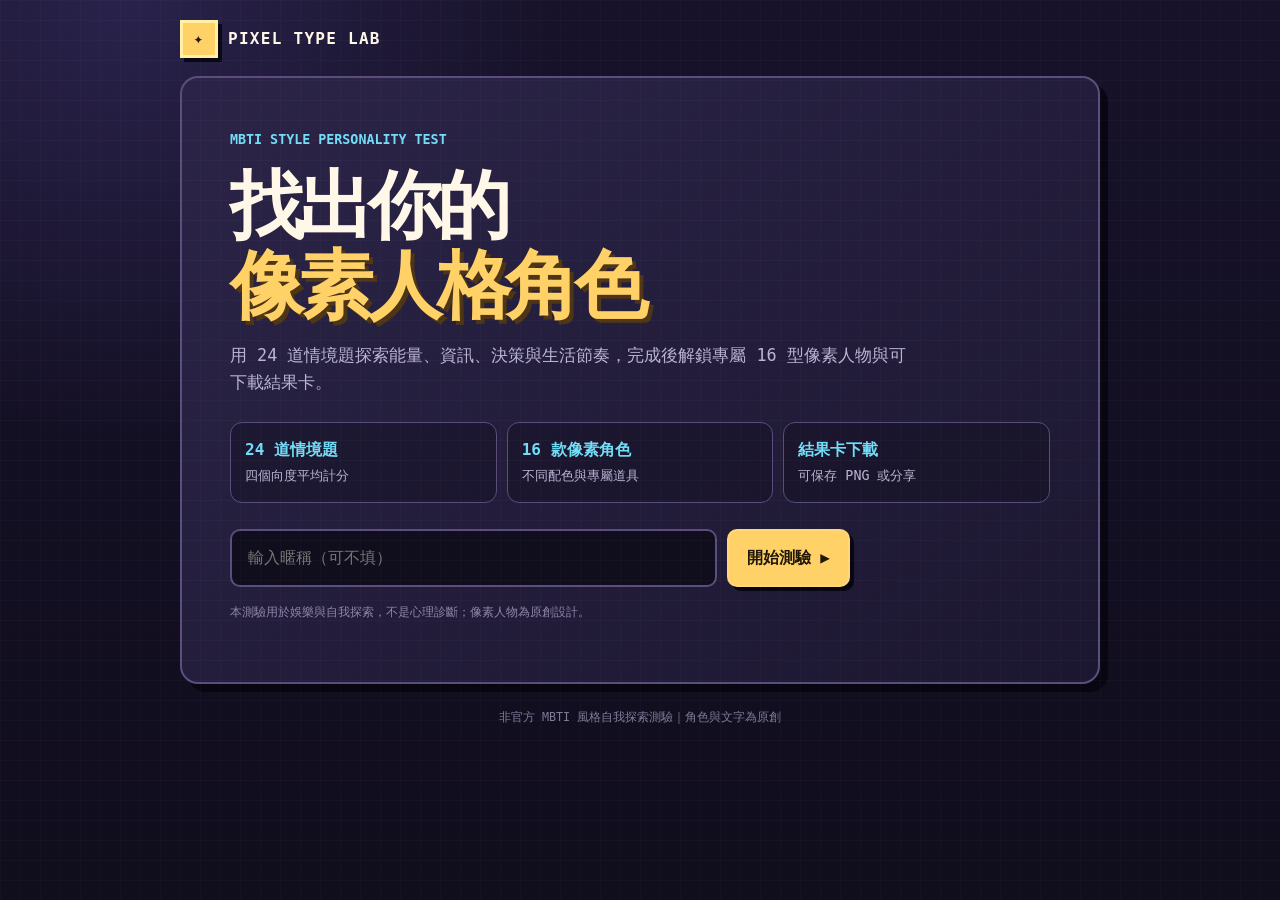
==== index.html @ eacf8fad "Build pixel MBTI personality test" ====
<!doctype html><html lang="zh-Hant"><head><meta charset="utf-8"><meta name="viewport" content="width=device-width,initial-scale=1"><meta name="theme-color" content="#151126"><title>MBTI 像素人格檢測所</title><link rel="stylesheet" href="style.css"></head><body><main class="wrap"><div class="brand"><span class="logo">✦</span>PIXEL TYPE LAB</div>
<section id="start" class="screen on"><div class="panel"><small style="color:var(--blu);font-weight:900">MBTI STYLE PERSONALITY TEST</small><h1>找出你的<br><span class="yel">像素人格角色</span></h1><p class="lead">用 24 道情境題探索能量、資訊、決策與生活節奏，完成後解鎖專屬 16 型像素人物與可下載結果卡。</p><div class="features"><div class="feature"><b>24 道情境題</b><small>四個向度平均計分</small></div><div class="feature"><b>16 款像素角色</b><small>不同配色與專屬道具</small></div><div class="feature"><b>結果卡下載</b><small>可保存 PNG 或分享</small></div></div><div class="startrow"><input id="name" maxlength="14" placeholder="輸入暱稱（可不填）"><button id="go" class="btn primary">開始測驗 ▶</button></div><p class="note">本測驗用於娛樂與自我探索，不是心理診斷；像素人物為原創設計。</p></div></section>
<section id="quiz" class="screen"><div class="panel"><div class="head"><div><div class="tiny"><span id="pt"></span><span id="pc"></span></div><div class="bar"><div id="pf" class="fill"></div></div></div><span id="chip" class="chip"></span></div><div class="qbox"><div><div id="qn" class="qnum"></div><h2 id="qt" class="qtext"></h2></div><div><div class="labels"><span>非常不像我</span><span>非常像我</span></div><div id="answers" class="answers"></div></div></div><div class="actions"><button id="back" class="btn ghost">← 上一題</button><button id="quit" class="btn ghost">回首頁</button></div></div></section>
<section id="result" class="screen"><div class="panel"><div class="resulttop"><div class="frame"><canvas id="avatar" width="320" height="320"></canvas></div><div><small style="color:var(--blu);font-weight:900">YOUR PIXEL PERSONALITY</small><div id="rtype" class="type"></div><h2 id="rtitle" class="title"></h2><p id="rtag" class="tag"></p><p id="rsum" class="summary"></p><div id="tags" class="tags"></div><div class="rbuttons"><button id="download" class="btn primary">下載結果卡</button><button id="share" class="btn">分享結果</button><button id="again" class="btn ghost">重新測驗</button></div></div></div><h3 class="section">四個人格向度</h3><div id="dims" class="dims"></div><h3 class="section">你的使用說明書</h3><div class="cards"><div class="card"><b>✨ 天賦</b><p id="strong"></p></div><div class="card"><b>🪞 提醒</b><p id="blind"></p></div><div class="card"><b>🧰 工作模式</b><p id="work"></p></div><div class="card"><b>💬 關係模式</b><p id="love"></p></div></div></div></section><div class="footer">非官方 MBTI 風格自我探索測驗｜角色與文字為原創</div></main><div id="toast" class="toast"></div>
<script src="data.js"></script><script src="app.js"></script></body></html>
---- style.css ----
:root{--bg:#100d1d;--panel:#211b39;--line:#5b4d7c;--txt:#fff8e8;--mut:#bcb3d4;--yel:#ffd166;--blu:#72ddf7;--shadow:#070611}*{box-sizing:border-box}body{margin:0;min-height:100vh;color:var(--txt);font-family:ui-monospace,SFMono-Regular,Menlo,monospace;background:radial-gradient(circle at 10% 0,#29224b 0,transparent 30%),linear-gradient(#171229,var(--bg));line-height:1.6}body:before{content:"";position:fixed;inset:0;pointer-events:none;opacity:.18;background-image:linear-gradient(#fff2 1px,transparent 1px),linear-gradient(90deg,#fff2 1px,transparent 1px);background-size:20px 20px}.wrap{width:min(920px,calc(100% - 24px));margin:auto;padding:20px 0 45px}.brand{display:flex;align-items:center;gap:10px;margin-bottom:18px;font-weight:900;letter-spacing:.08em}.logo{display:grid;place-items:center;width:38px;height:38px;background:var(--yel);color:#21170a;border:3px solid #fff0a4;box-shadow:4px 4px var(--shadow)}.panel{background:linear-gradient(145deg,#2b2448,#1c1730);border:2px solid var(--line);border-radius:18px;box-shadow:8px 8px var(--shadow);padding:clamp(20px,5vw,48px)}.screen{display:none}.screen.on{display:block;animation:up .3s ease}@keyframes up{from{opacity:0;transform:translateY(10px)}}h1{font-size:clamp(2.15rem,8vw,4.6rem);line-height:1.08;letter-spacing:-.07em;margin:.2em 0}.yel{color:var(--yel);text-shadow:4px 4px #4d3515}.lead{max-width:680px;color:var(--mut);font-size:1.05rem}.features{display:grid;grid-template-columns:repeat(3,1fr);gap:10px;margin:26px 0}.feature{padding:14px;border:1px solid var(--line);border-radius:12px;background:#100d1d66}.feature b{display:block;color:var(--blu)}.feature small{color:var(--mut)}input,button{font:inherit}input{width:100%;padding:14px 16px;color:var(--txt);background:#100d1d;border:2px solid var(--line);border-radius:10px}.startrow{display:grid;grid-template-columns:1fr auto;gap:10px;max-width:620px}.btn{padding:12px 18px;border:2px solid #fff2;border-radius:10px;color:var(--txt);font-weight:900;background:#30284d;box-shadow:4px 4px var(--shadow);cursor:pointer}.btn:hover{filter:brightness(1.12);transform:translate(-1px,-1px)}.primary{background:var(--yel);color:#201609}.ghost{background:transparent;color:var(--mut);box-shadow:none}.note{font-size:.76rem;color:#8f86a8;margin-top:16px}.head{display:grid;grid-template-columns:1fr auto;gap:14px;align-items:end}.tiny{display:flex;justify-content:space-between;color:var(--mut);font-size:.82rem}.bar{height:14px;border:2px solid var(--line);background:#0d0b17;border-radius:20px;overflow:hidden}.fill{height:100%;width:0;background:repeating-linear-gradient(90deg,var(--yel) 0 14px,#ffb53e 14px 18px);transition:.2s}.chip{padding:6px 10px;border:1px solid #72ddf766;border-radius:30px;color:var(--blu);font-size:.8rem}.qbox{min-height:350px;display:grid;align-content:center;gap:28px;margin-top:22px;padding:clamp(20px,5vw,42px);border:1px solid var(--line);border-radius:14px;background:#0e0b1b66}.qnum{color:var(--yel);font-weight:900}.qtext{font-size:clamp(1.25rem,4vw,2rem);line-height:1.5;margin:0}.labels{display:flex;justify-content:space-between;color:var(--mut);font-size:.76rem}.answers{display:grid;grid-template-columns:repeat(5,1fr);gap:8px}.ans{min-height:74px;border:2px solid var(--line);border-radius:12px;background:#28213f;color:var(--txt);font-size:1.25rem;cursor:pointer}.ans:hover,.ans.sel{border-color:var(--blu);background:var(--yel);color:#201609}.actions{display:flex;justify-content:space-between;margin-top:16px}.resulttop{display:grid;grid-template-columns:minmax(230px,340px) 1fr;gap:36px;align-items:center}.frame{aspect-ratio:1;border:3px solid var(--line);border-radius:18px;overflow:hidden;background:#100d1d;box-shadow:6px 6px var(--shadow)}canvas{width:100%;height:100%;image-rendering:pixelated}.type{font-size:clamp(3rem,10vw,5.8rem);font-weight:1000;color:var(--yel);line-height:1}.title{font-size:clamp(1.3rem,4vw,2rem);margin:8px 0}.tag{color:var(--blu);font-weight:800}.summary{color:var(--mut)}.tags{display:flex;flex-wrap:wrap;gap:7px;margin:16px 0}.tagpill{padding:6px 9px;border-radius:20px;background:var(--yel);color:#201609;font-size:.78rem;font-weight:900}.rbuttons{display:flex;flex-wrap:wrap;gap:9px}.section{color:var(--yel);font-size:1rem;margin:30px 0 12px}.dims,.cards{display:grid;grid-template-columns:repeat(2,1fr);gap:11px}.dim,.card{padding:15px;border:1px solid var(--line);border-radius:12px;background:#100d1d66}.dimtop{display:flex;justify-content:space-between;font-size:.8rem}.dbar{height:10px;margin-top:7px;background:#0b0912;border-radius:20px;overflow:hidden}.dfill{height:100%;background:linear-gradient(90deg,var(--blu),var(--yel))}.card b{color:var(--blu)}.card p{color:var(--mut);font-size:.88rem;margin:7px 0 0}.footer{text-align:center;color:#81799a;font-size:.73rem;padding-top:24px}.toast{position:fixed;left:50%;bottom:24px;transform:translate(-50%,15px);opacity:0;padding:9px 13px;background:#80ed99;color:#102317;border-radius:9px;transition:.2s}.toast.show{opacity:1;transform:translate(-50%,0)}@media(max-width:700px){.features,.resulttop,.dims,.cards{grid-template-columns:1fr}.startrow{grid-template-columns:1fr}.head{grid-template-columns:1fr}.chip{justify-self:start}.qbox{min-height:400px}.rbuttons .btn{flex:1 1 100%}}@media(max-width:420px){.wrap{width:calc(100% - 16px)}.panel{padding:17px}.answers{gap:5px}.ans{min-height:66px;font-size:1rem}}
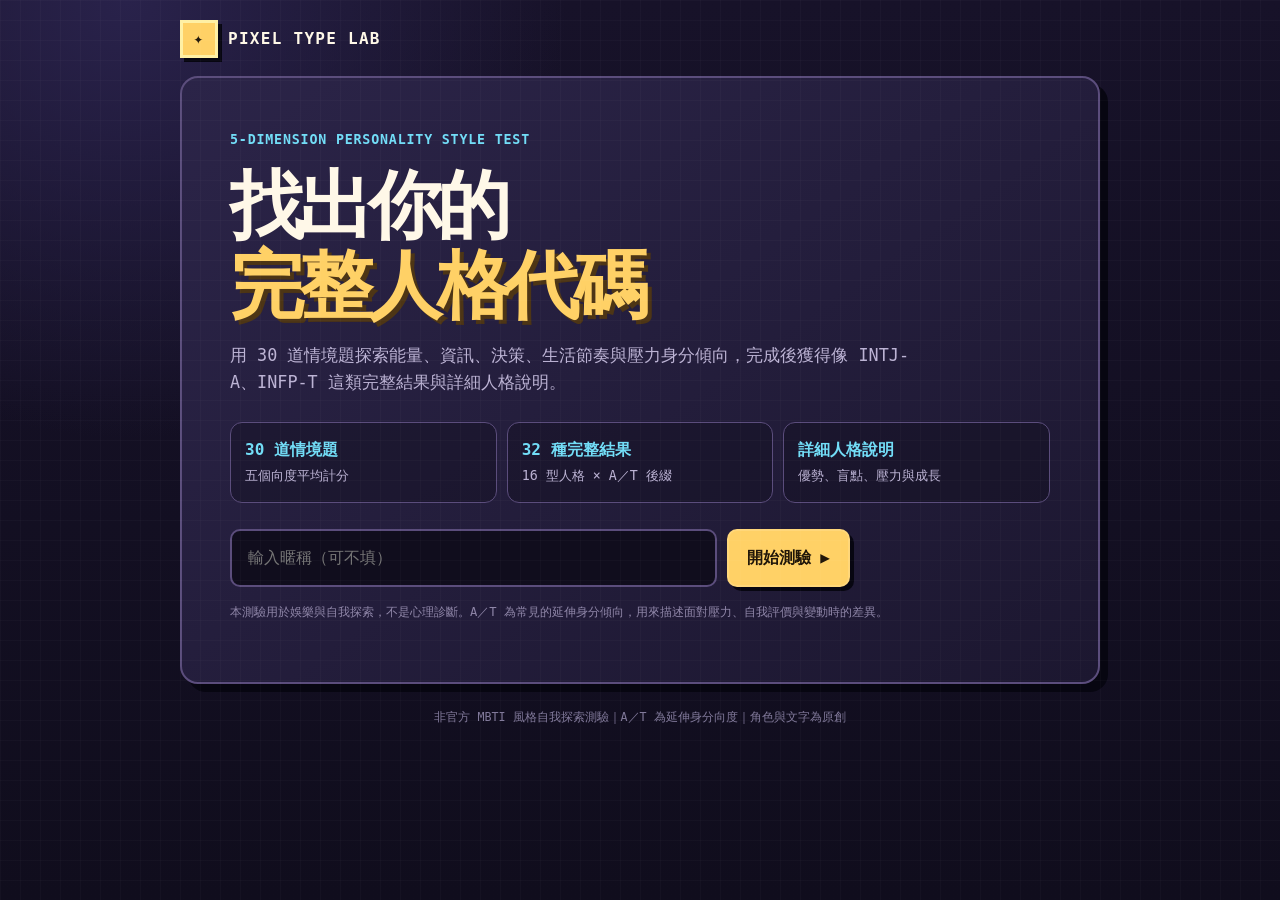
==== commit 1f6ac695: "Upgrade test interface for A-T suffix and detailed results" ====
--- a/index.html
+++ b/index.html
@@ -1,5 +1,102 @@
-<!doctype html><html lang="zh-Hant"><head><meta charset="utf-8"><meta name="viewport" content="width=device-width,initial-scale=1"><meta name="theme-color" content="#151126"><title>MBTI 像素人格檢測所</title><link rel="stylesheet" href="style.css"></head><body><main class="wrap"><div class="brand"><span class="logo">✦</span>PIXEL TYPE LAB</div>
-<section id="start" class="screen on"><div class="panel"><small style="color:var(--blu);font-weight:900">MBTI STYLE PERSONALITY TEST</small><h1>找出你的<br><span class="yel">像素人格角色</span></h1><p class="lead">用 24 道情境題探索能量、資訊、決策與生活節奏，完成後解鎖專屬 16 型像素人物與可下載結果卡。</p><div class="features"><div class="feature"><b>24 道情境題</b><small>四個向度平均計分</small></div><div class="feature"><b>16 款像素角色</b><small>不同配色與專屬道具</small></div><div class="feature"><b>結果卡下載</b><small>可保存 PNG 或分享</small></div></div><div class="startrow"><input id="name" maxlength="14" placeholder="輸入暱稱（可不填）"><button id="go" class="btn primary">開始測驗 ▶</button></div><p class="note">本測驗用於娛樂與自我探索，不是心理診斷；像素人物為原創設計。</p></div></section>
-<section id="quiz" class="screen"><div class="panel"><div class="head"><div><div class="tiny"><span id="pt"></span><span id="pc"></span></div><div class="bar"><div id="pf" class="fill"></div></div></div><span id="chip" class="chip"></span></div><div class="qbox"><div><div id="qn" class="qnum"></div><h2 id="qt" class="qtext"></h2></div><div><div class="labels"><span>非常不像我</span><span>非常像我</span></div><div id="answers" class="answers"></div></div></div><div class="actions"><button id="back" class="btn ghost">← 上一題</button><button id="quit" class="btn ghost">回首頁</button></div></div></section>
-<section id="result" class="screen"><div class="panel"><div class="resulttop"><div class="frame"><canvas id="avatar" width="320" height="320"></canvas></div><div><small style="color:var(--blu);font-weight:900">YOUR PIXEL PERSONALITY</small><div id="rtype" class="type"></div><h2 id="rtitle" class="title"></h2><p id="rtag" class="tag"></p><p id="rsum" class="summary"></p><div id="tags" class="tags"></div><div class="rbuttons"><button id="download" class="btn primary">下載結果卡</button><button id="share" class="btn">分享結果</button><button id="again" class="btn ghost">重新測驗</button></div></div></div><h3 class="section">四個人格向度</h3><div id="dims" class="dims"></div><h3 class="section">你的使用說明書</h3><div class="cards"><div class="card"><b>✨ 天賦</b><p id="strong"></p></div><div class="card"><b>🪞 提醒</b><p id="blind"></p></div><div class="card"><b>🧰 工作模式</b><p id="work"></p></div><div class="card"><b>💬 關係模式</b><p id="love"></p></div></div></div></section><div class="footer">非官方 MBTI 風格自我探索測驗｜角色與文字為原創</div></main><div id="toast" class="toast"></div>
-<script src="data.js"></script><script src="app.js"></script></body></html>
+<!doctype html>
+<html lang="zh-Hant">
+<head>
+  <meta charset="utf-8">
+  <meta name="viewport" content="width=device-width,initial-scale=1">
+  <meta name="theme-color" content="#151126">
+  <title>MBTI 像素人格檢測所</title>
+  <link rel="stylesheet" href="style.css">
+  <link rel="stylesheet" href="identity.css">
+</head>
+<body>
+<main class="wrap">
+  <div class="brand"><span class="logo">✦</span>PIXEL TYPE LAB</div>
+
+  <section id="start" class="screen on">
+    <div class="panel">
+      <small class="eyebrow">5-DIMENSION PERSONALITY STYLE TEST</small>
+      <h1>找出你的<br><span class="yel">完整人格代碼</span></h1>
+      <p class="lead">用 30 道情境題探索能量、資訊、決策、生活節奏與壓力身分傾向，完成後獲得像 INTJ-A、INFP-T 這類完整結果與詳細人格說明。</p>
+      <div class="features">
+        <div class="feature"><b>30 道情境題</b><small>五個向度平均計分</small></div>
+        <div class="feature"><b>32 種完整結果</b><small>16 型人格 × A／T 後綴</small></div>
+        <div class="feature"><b>詳細人格說明</b><small>優勢、盲點、壓力與成長</small></div>
+      </div>
+      <div class="startrow">
+        <input id="name" maxlength="14" placeholder="輸入暱稱（可不填）">
+        <button id="go" class="btn primary">開始測驗 ▶</button>
+      </div>
+      <p class="note">本測驗用於娛樂與自我探索，不是心理診斷。A／T 為常見的延伸身分傾向，用來描述面對壓力、自我評價與變動時的差異。</p>
+    </div>
+  </section>
+
+  <section id="quiz" class="screen">
+    <div class="panel">
+      <div class="head">
+        <div>
+          <div class="tiny"><span id="pt"></span><span id="pc"></span></div>
+          <div class="bar"><div id="pf" class="fill"></div></div>
+        </div>
+        <span id="chip" class="chip"></span>
+      </div>
+      <div class="qbox">
+        <div><div id="qn" class="qnum"></div><h2 id="qt" class="qtext"></h2></div>
+        <div>
+          <div class="labels"><span>非常不像我</span><span>非常像我</span></div>
+          <div id="answers" class="answers"></div>
+        </div>
+      </div>
+      <div class="actions">
+        <button id="back" class="btn ghost">← 上一題</button>
+        <button id="quit" class="btn ghost">回首頁</button>
+      </div>
+    </div>
+  </section>
+
+  <section id="result" class="screen">
+    <div class="panel">
+      <div class="resulttop">
+        <div class="frame"><canvas id="avatar" width="320" height="320"></canvas></div>
+        <div>
+          <small class="eyebrow">YOUR COMPLETE PERSONALITY</small>
+          <div id="rtype" class="type"></div>
+          <h2 id="rtitle" class="title"></h2>
+          <p id="rtag" class="tag"></p>
+          <p id="rsum" class="summary"></p>
+          <div id="identity" class="identity"></div>
+          <div id="tags" class="tags"></div>
+          <div class="rbuttons">
+            <button id="download" class="btn primary">下載結果卡</button>
+            <button id="share" class="btn">分享結果</button>
+            <button id="again" class="btn ghost">重新測驗</button>
+          </div>
+        </div>
+      </div>
+
+      <h3 class="section">五個人格向度</h3>
+      <div id="dims" class="dims"></div>
+
+      <h3 class="section">你的完整人格說明</h3>
+      <div class="cards detail-cards">
+        <div class="card wide"><b>🧭 人格全貌</b><p id="overview"></p></div>
+        <div class="card"><b>✨ 核心優勢</b><p id="strong"></p></div>
+        <div class="card"><b>🪞 可能盲點</b><p id="blind"></p></div>
+        <div class="card"><b>🧰 工作與學習</b><p id="work"></p></div>
+        <div class="card"><b>💬 關係與溝通</b><p id="love"></p></div>
+        <div class="card"><b>🌩️ 壓力反應</b><p id="stress"></p></div>
+        <div class="card"><b>🌱 成長建議</b><p id="growth"></p></div>
+      </div>
+    </div>
+  </section>
+
+  <div class="footer">非官方 MBTI 風格自我探索測驗｜A／T 為延伸身分向度｜角色與文字為原創</div>
+</main>
+<div id="toast" class="toast"></div>
+<script src="data.js"></script>
+<script src="identity-data.js"></script>
+<script src="app.js"></script>
+<script src="identity-enhance.js"></script>
+<script src="artwork.js"></script>
+<script src="identity-card.js"></script>
+</body>
+</html>
--- a/identity.css
+++ b/identity.css
@@ -0,0 +1 @@
+.eyebrow{color:var(--blu);font-weight:900;letter-spacing:.06em}.identity{display:grid;gap:2px;margin:14px 0;padding:12px 14px;border:1px solid #ffd16666;border-left:4px solid var(--yel);border-radius:10px;background:#100d1d99}.identity b{color:var(--yel)}.identity span{color:var(--mut);font-size:.86rem}.card.wide{grid-column:1/-1}.detail-cards .card{min-height:150px}.type{letter-spacing:-.05em}@media(max-width:700px){.card.wide{grid-column:auto}}@media(max-width:420px){.type{font-size:3.3rem}}
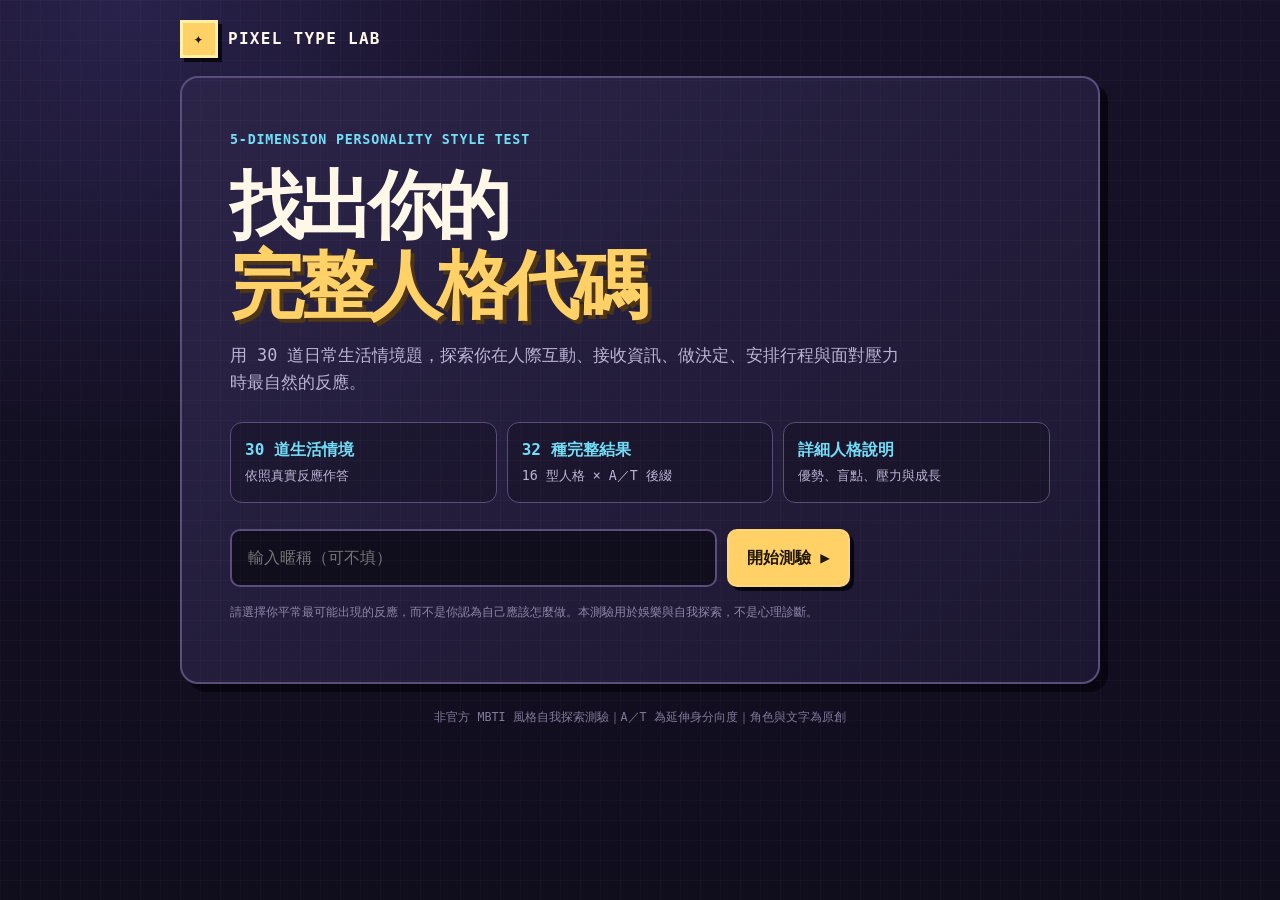
==== commit da9e6a99: "Publish everyday scenario question set" ====
--- a/index.html
+++ b/index.html
@@ -16,9 +16,9 @@
     <div class="panel">
       <small class="eyebrow">5-DIMENSION PERSONALITY STYLE TEST</small>
       <h1>找出你的<br><span class="yel">完整人格代碼</span></h1>
-      <p class="lead">用 30 道情境題探索能量、資訊、決策、生活節奏與壓力身分傾向，完成後獲得像 INTJ-A、INFP-T 這類完整結果與詳細人格說明。</p>
+      <p class="lead">用 30 道日常生活情境題，探索你在人際互動、接收資訊、做決定、安排行程與面對壓力時最自然的反應。</p>
       <div class="features">
-        <div class="feature"><b>30 道情境題</b><small>五個向度平均計分</small></div>
+        <div class="feature"><b>30 道生活情境</b><small>依照真實反應作答</small></div>
         <div class="feature"><b>32 種完整結果</b><small>16 型人格 × A／T 後綴</small></div>
         <div class="feature"><b>詳細人格說明</b><small>優勢、盲點、壓力與成長</small></div>
       </div>
@@ -26,7 +26,7 @@
         <input id="name" maxlength="14" placeholder="輸入暱稱（可不填）">
         <button id="go" class="btn primary">開始測驗 ▶</button>
       </div>
-      <p class="note">本測驗用於娛樂與自我探索，不是心理診斷。A／T 為常見的延伸身分傾向，用來描述面對壓力、自我評價與變動時的差異。</p>
+      <p class="note">請選擇你平常最可能出現的反應，而不是你認為自己應該怎麼做。本測驗用於娛樂與自我探索，不是心理診斷。</p>
     </div>
   </section>
 
@@ -44,6 +44,7 @@
         <div>
           <div class="labels"><span>非常不像我</span><span>非常像我</span></div>
           <div id="answers" class="answers"></div>
+          <p class="note">依照你實際最常出現的反應作答。</p>
         </div>
       </div>
       <div class="actions">
@@ -92,11 +93,11 @@
   <div class="footer">非官方 MBTI 風格自我探索測驗｜A／T 為延伸身分向度｜角色與文字為原創</div>
 </main>
 <div id="toast" class="toast"></div>
-<script src="data.js"></script>
-<script src="identity-data.js"></script>
+<script src="data.js?v=20260716-daily"></script>
+<script src="identity-data.js?v=20260716-daily"></script>
 <script src="app.js"></script>
 <script src="identity-enhance.js"></script>
-<script src="artwork.js"></script>
+<script src="artwork.js?v=20260714-pixel"></script>
 <script src="identity-card.js"></script>
 </body>
 </html>
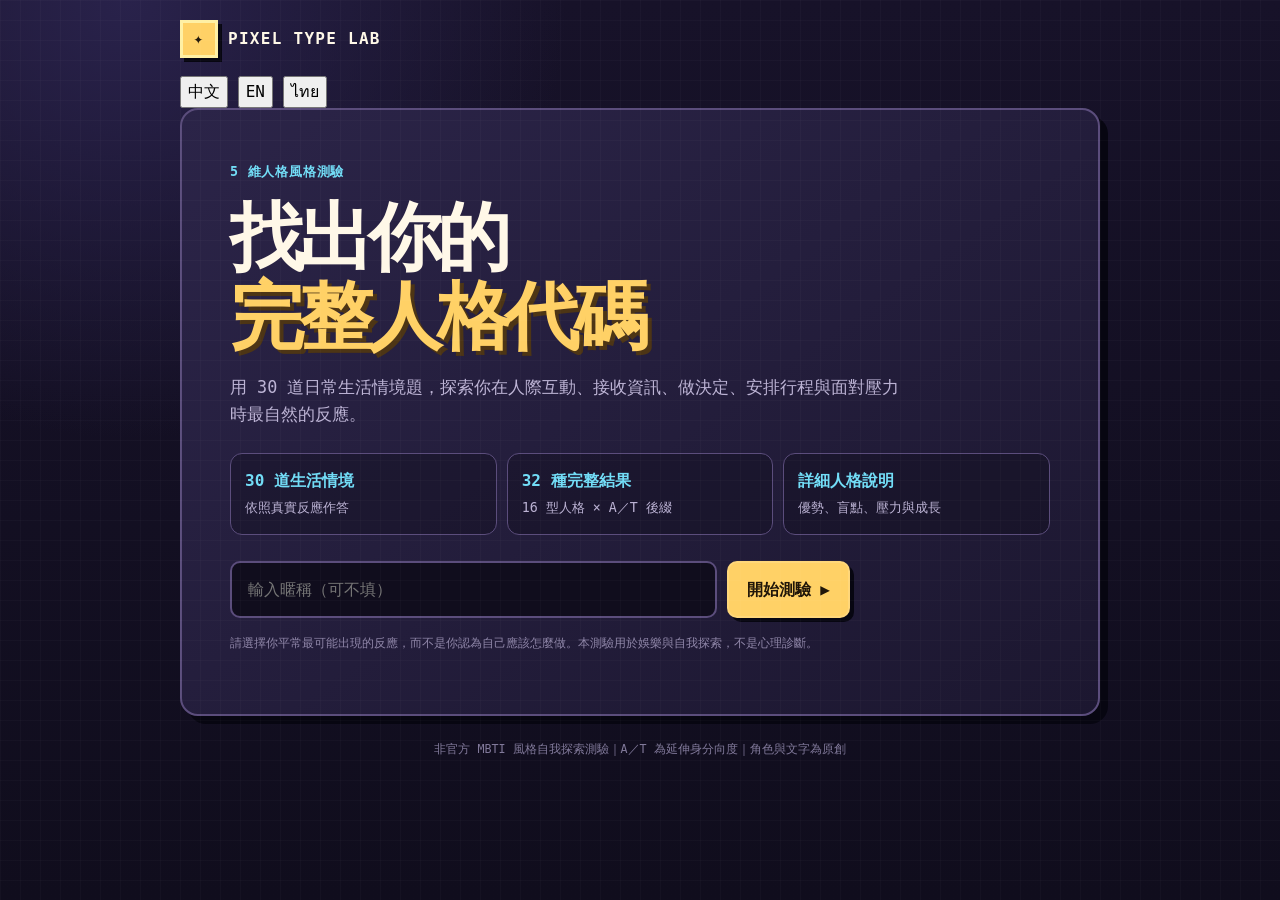
==== commit 8e3332d7: "Add Chinese English Thai language switcher" ====
--- a/index.html
+++ b/index.html
@@ -5,28 +5,35 @@
   <meta name="viewport" content="width=device-width,initial-scale=1">
   <meta name="theme-color" content="#151126">
   <title>MBTI 像素人格檢測所</title>
-  <link rel="stylesheet" href="style.css">
+  <link rel="stylesheet" href="style.css?v=20260716-i18n">
   <link rel="stylesheet" href="identity.css">
 </head>
 <body>
 <main class="wrap">
-  <div class="brand"><span class="logo">✦</span>PIXEL TYPE LAB</div>
+  <div class="topbar">
+    <div class="brand"><span class="logo">✦</span>PIXEL TYPE LAB</div>
+    <div class="lang-switch" aria-label="Language">
+      <button type="button" class="lang-btn" data-lang="zh" aria-pressed="true">中文</button>
+      <button type="button" class="lang-btn" data-lang="en" aria-pressed="false">EN</button>
+      <button type="button" class="lang-btn" data-lang="th" aria-pressed="false">ไทย</button>
+    </div>
+  </div>
 
   <section id="start" class="screen on">
     <div class="panel">
-      <small class="eyebrow">5-DIMENSION PERSONALITY STYLE TEST</small>
-      <h1>找出你的<br><span class="yel">完整人格代碼</span></h1>
-      <p class="lead">用 30 道日常生活情境題，探索你在人際互動、接收資訊、做決定、安排行程與面對壓力時最自然的反應。</p>
+      <small class="eyebrow" data-i18n="heroEyebrow">5 維人格風格測驗</small>
+      <h1 data-i18n-html="heroTitle">找出你的<br><span class="yel">完整人格代碼</span></h1>
+      <p class="lead" data-i18n="lead">用 30 道日常生活情境題，探索你在人際互動、接收資訊、做決定、安排行程與面對壓力時最自然的反應。</p>
       <div class="features">
-        <div class="feature"><b>30 道生活情境</b><small>依照真實反應作答</small></div>
-        <div class="feature"><b>32 種完整結果</b><small>16 型人格 × A／T 後綴</small></div>
-        <div class="feature"><b>詳細人格說明</b><small>優勢、盲點、壓力與成長</small></div>
+        <div class="feature"><b data-i18n="feature1Title">30 道生活情境</b><small data-i18n="feature1Sub">依照真實反應作答</small></div>
+        <div class="feature"><b data-i18n="feature2Title">32 種完整結果</b><small data-i18n="feature2Sub">16 型人格 × A／T 後綴</small></div>
+        <div class="feature"><b data-i18n="feature3Title">詳細人格說明</b><small data-i18n="feature3Sub">優勢、盲點、壓力與成長</small></div>
       </div>
       <div class="startrow">
-        <input id="name" maxlength="14" placeholder="輸入暱稱（可不填）">
-        <button id="go" class="btn primary">開始測驗 ▶</button>
+        <input id="name" maxlength="24" data-i18n-placeholder="namePlaceholder" placeholder="輸入暱稱（可不填）">
+        <button id="go" class="btn primary" data-i18n="startButton">開始測驗 ▶</button>
       </div>
-      <p class="note">請選擇你平常最可能出現的反應，而不是你認為自己應該怎麼做。本測驗用於娛樂與自我探索，不是心理診斷。</p>
+      <p class="note" data-i18n="startNote">請選擇你平常最可能出現的反應，而不是你認為自己應該怎麼做。本測驗用於娛樂與自我探索，不是心理診斷。</p>
     </div>
   </section>
 
@@ -42,14 +49,14 @@
       <div class="qbox">
         <div><div id="qn" class="qnum"></div><h2 id="qt" class="qtext"></h2></div>
         <div>
-          <div class="labels"><span>非常不像我</span><span>非常像我</span></div>
+          <div class="labels"><span data-i18n="veryUnlike">非常不像我</span><span data-i18n="veryLike">非常像我</span></div>
           <div id="answers" class="answers"></div>
-          <p class="note">依照你實際最常出現的反應作答。</p>
+          <p class="note" data-i18n="quizNote">依照你實際最常出現的反應作答。</p>
         </div>
       </div>
       <div class="actions">
-        <button id="back" class="btn ghost">← 上一題</button>
-        <button id="quit" class="btn ghost">回首頁</button>
+        <button id="back" class="btn ghost" data-i18n="back">← 上一題</button>
+        <button id="quit" class="btn ghost" data-i18n="home">回首頁</button>
       </div>
     </div>
   </section>
@@ -59,7 +66,7 @@
       <div class="resulttop">
         <div class="frame"><canvas id="avatar" width="320" height="320"></canvas></div>
         <div>
-          <small class="eyebrow">YOUR COMPLETE PERSONALITY</small>
+          <small class="eyebrow" data-i18n="resultEyebrow">你的完整人格</small>
           <div id="rtype" class="type"></div>
           <h2 id="rtitle" class="title"></h2>
           <p id="rtag" class="tag"></p>
@@ -67,37 +74,43 @@
           <div id="identity" class="identity"></div>
           <div id="tags" class="tags"></div>
           <div class="rbuttons">
-            <button id="download" class="btn primary">下載結果卡</button>
-            <button id="share" class="btn">分享結果</button>
-            <button id="again" class="btn ghost">重新測驗</button>
+            <button id="download" class="btn primary" data-i18n="download">下載結果卡</button>
+            <button id="share" class="btn" data-i18n="share">分享結果</button>
+            <button id="again" class="btn ghost" data-i18n="again">重新測驗</button>
           </div>
         </div>
       </div>
 
-      <h3 class="section">五個人格向度</h3>
+      <h3 class="section" data-i18n="dimensionsHeading">五個人格向度</h3>
       <div id="dims" class="dims"></div>
 
-      <h3 class="section">你的完整人格說明</h3>
+      <h3 class="section" data-i18n="detailsHeading">你的完整人格說明</h3>
       <div class="cards detail-cards">
-        <div class="card wide"><b>🧭 人格全貌</b><p id="overview"></p></div>
-        <div class="card"><b>✨ 核心優勢</b><p id="strong"></p></div>
-        <div class="card"><b>🪞 可能盲點</b><p id="blind"></p></div>
-        <div class="card"><b>🧰 工作與學習</b><p id="work"></p></div>
-        <div class="card"><b>💬 關係與溝通</b><p id="love"></p></div>
-        <div class="card"><b>🌩️ 壓力反應</b><p id="stress"></p></div>
-        <div class="card"><b>🌱 成長建議</b><p id="growth"></p></div>
+        <div class="card wide"><b data-i18n="overviewHeading">🧭 人格全貌</b><p id="overview"></p></div>
+        <div class="card"><b data-i18n="strongHeading">✨ 核心優勢</b><p id="strong"></p></div>
+        <div class="card"><b data-i18n="blindHeading">🪞 可能盲點</b><p id="blind"></p></div>
+        <div class="card"><b data-i18n="workHeading">🧰 工作與學習</b><p id="work"></p></div>
+        <div class="card"><b data-i18n="loveHeading">💬 關係與溝通</b><p id="love"></p></div>
+        <div class="card"><b data-i18n="stressHeading">🌩️ 壓力反應</b><p id="stress"></p></div>
+        <div class="card"><b data-i18n="growthHeading">🌱 成長建議</b><p id="growth"></p></div>
       </div>
     </div>
   </section>
 
-  <div class="footer">非官方 MBTI 風格自我探索測驗｜A／T 為延伸身分向度｜角色與文字為原創</div>
+  <div class="footer" data-i18n="footer">非官方 MBTI 風格自我探索測驗｜A／T 為延伸身分向度｜角色與文字為原創</div>
 </main>
 <div id="toast" class="toast"></div>
 <script src="data.js?v=20260716-daily"></script>
 <script src="identity-data.js?v=20260716-daily"></script>
-<script src="app.js"></script>
-<script src="identity-enhance.js"></script>
+<script src="i18n-ui.js?v=20260716-i18n"></script>
+<script src="i18n-questions.js?v=20260716-i18n"></script>
+<script src="i18n-en.js?v=20260716-i18n"></script>
+<script src="i18n-th-people.js?v=20260716-i18n"></script>
+<script src="i18n-th-details.js?v=20260716-i18n"></script>
+<script src="i18n.js?v=20260716-i18n"></script>
+<script src="app.js?v=20260716-i18n"></script>
+<script src="identity-enhance.js?v=20260716-i18n"></script>
 <script src="artwork.js?v=20260714-pixel"></script>
-<script src="identity-card.js"></script>
+<script src="identity-card.js?v=20260716-i18n"></script>
 </body>
-</html>+</html>
